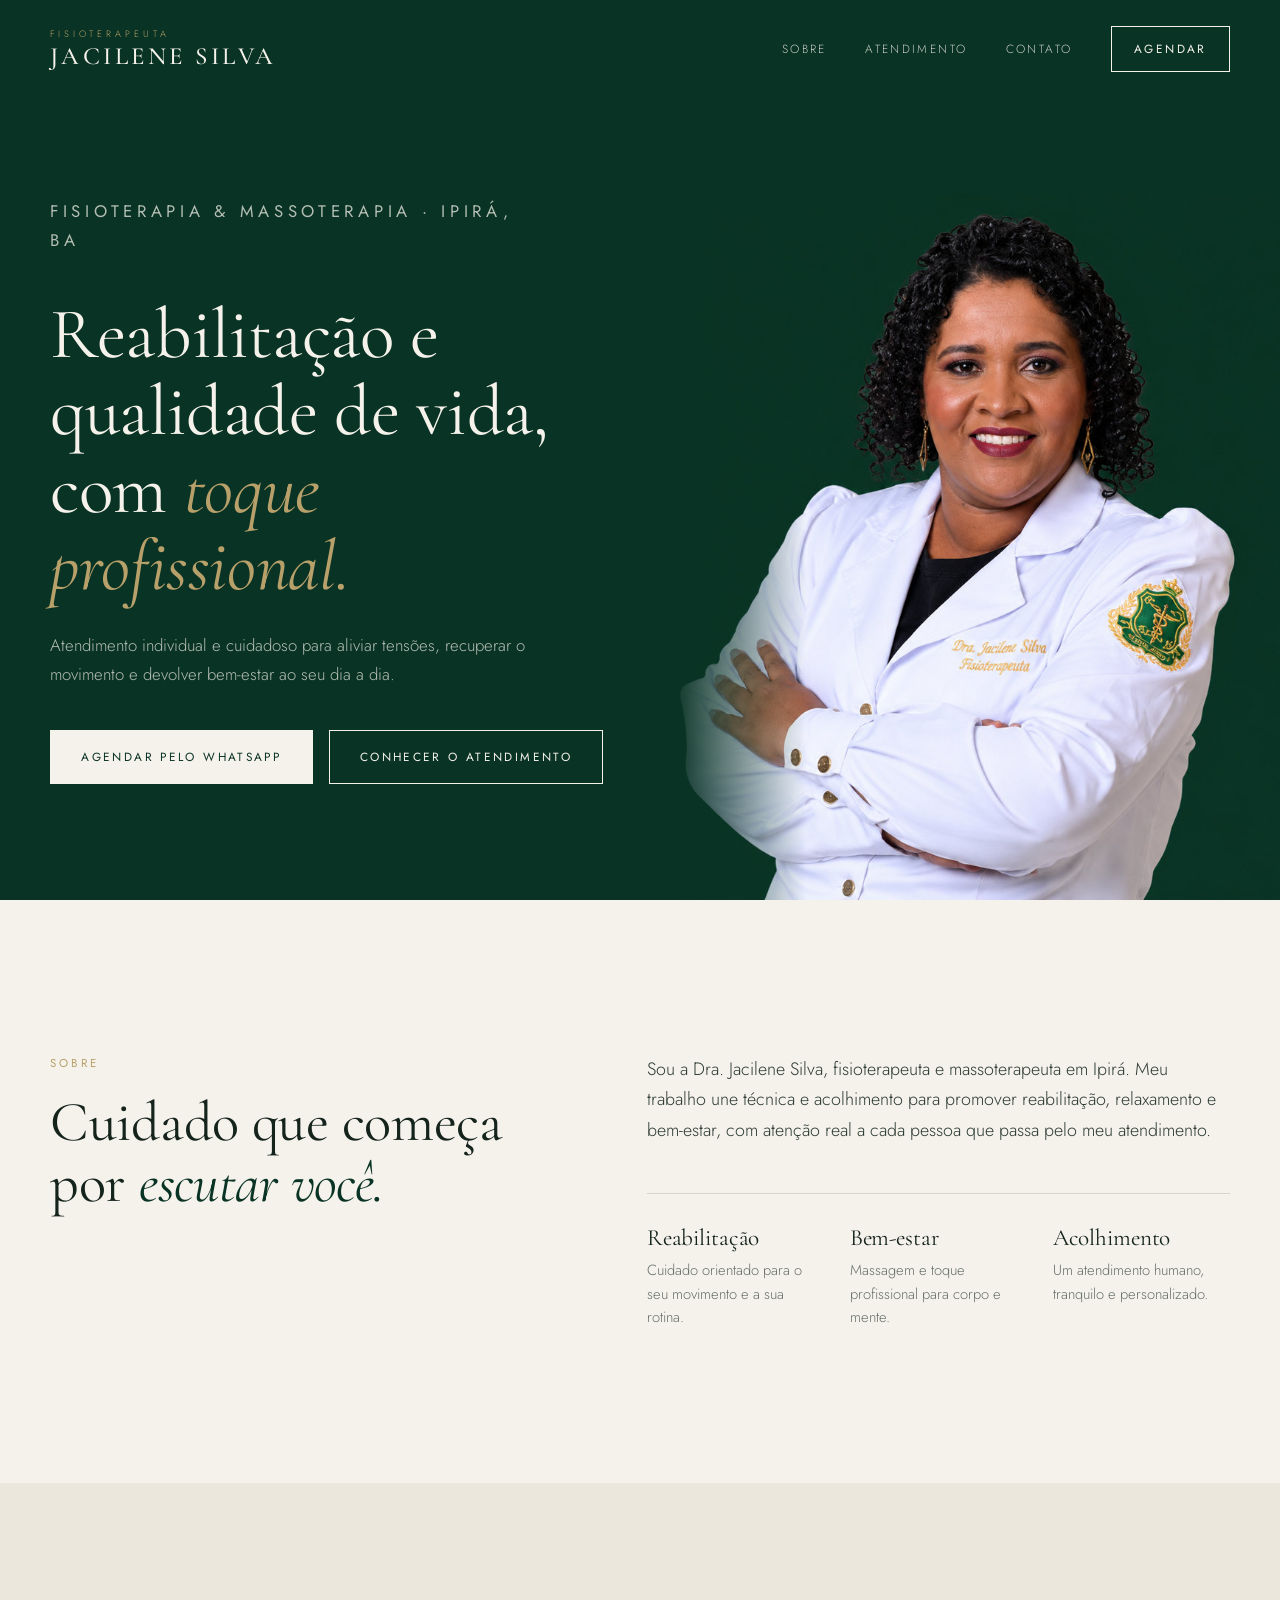
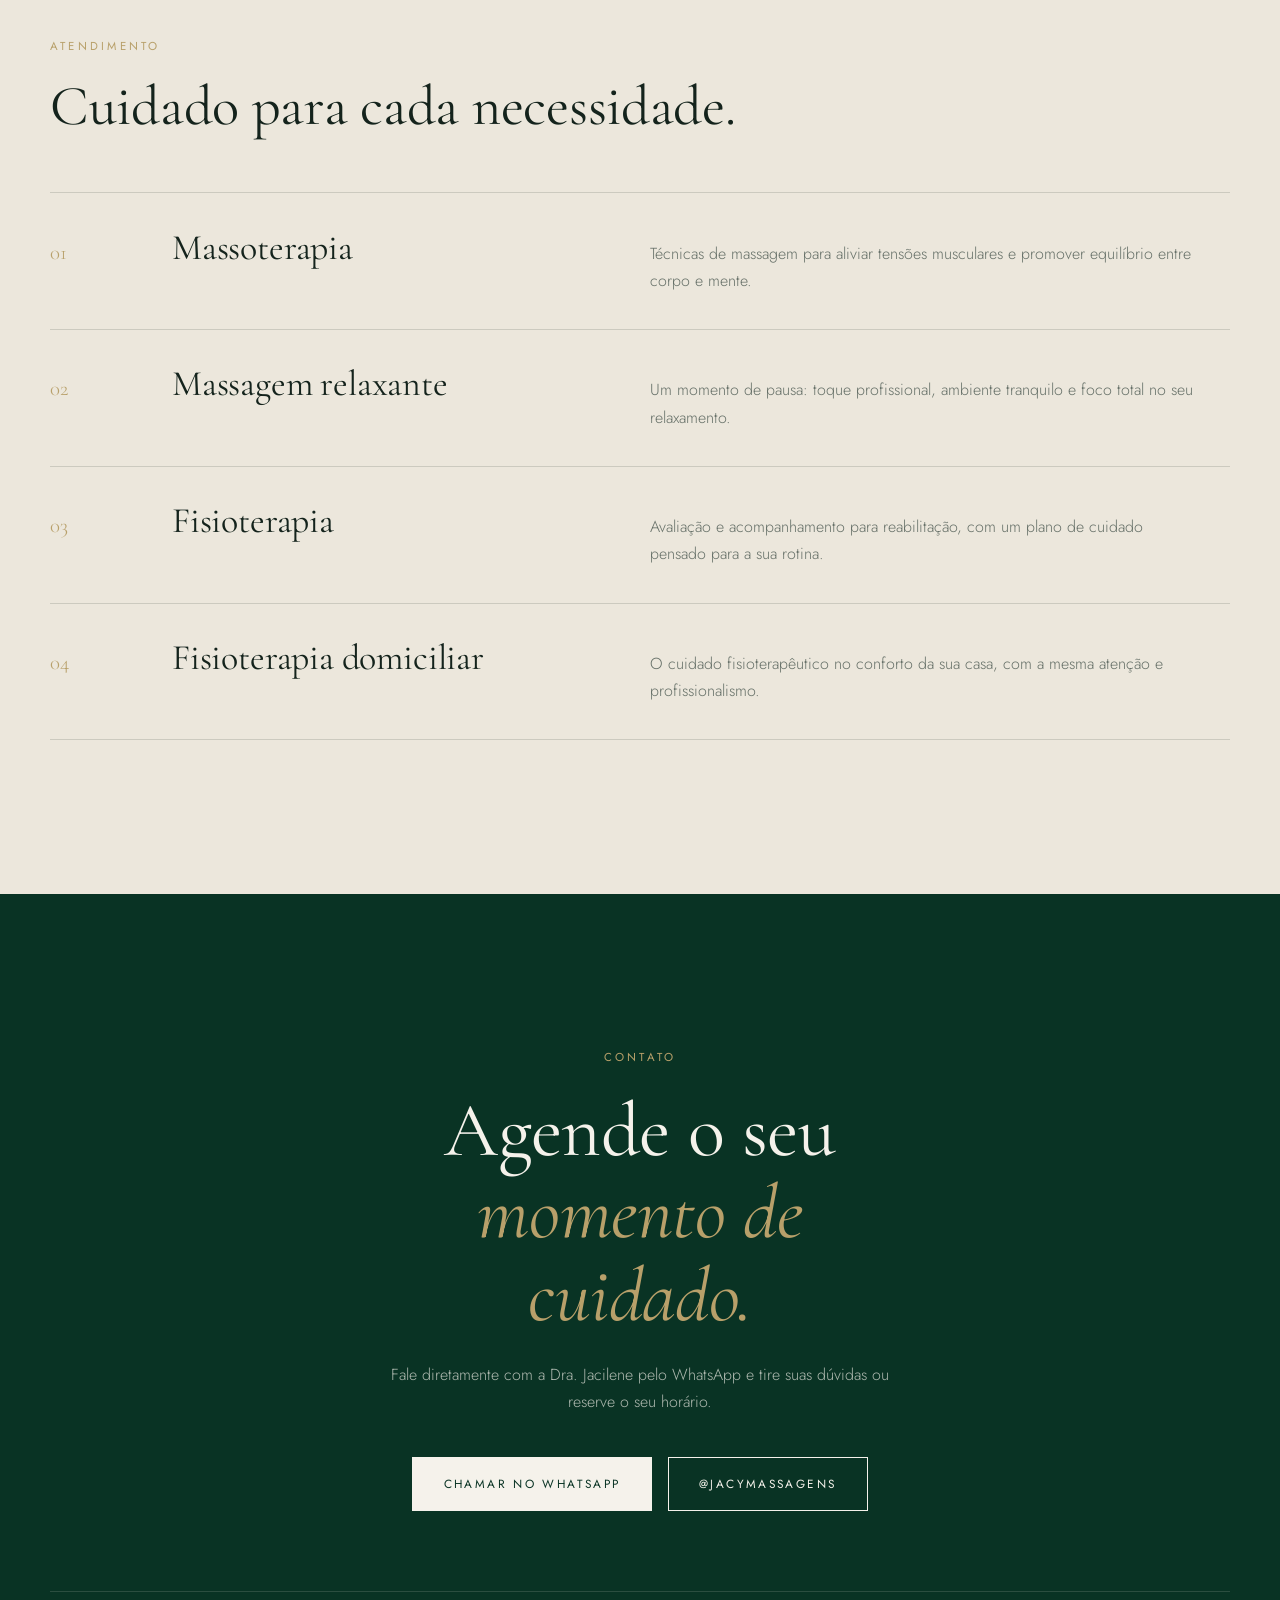
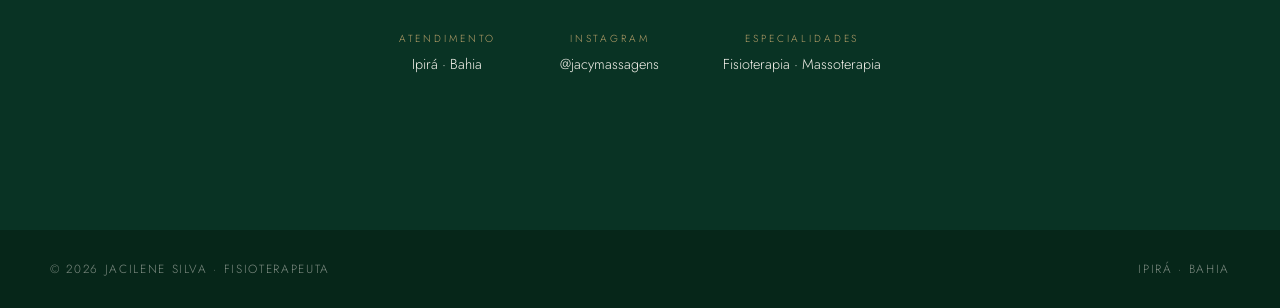
==== drjaci/index.html @ 24f26f11 "Add files via upload" ====
<!DOCTYPE html>
<html lang="pt-BR">
<head>
<meta charset="utf-8">
<meta name="viewport" content="width=device-width, initial-scale=1">
<title>Dra. Jacilene Silva · Fisioterapia e Massoterapia em Ipirá, BA</title>
<meta name="description" content="Fisioterapia, massoterapia e massagem relaxante em Ipirá, Bahia. Reabilitação e qualidade de vida com toque profissional. Agende pelo WhatsApp.">
<meta name="theme-color" content="#093324">
<link rel="preconnect" href="https://fonts.googleapis.com">
<link rel="preconnect" href="https://fonts.gstatic.com" crossorigin>
<link href="https://fonts.googleapis.com/css2?family=Cormorant+Garamond:ital,wght@0,400;0,500;1,400&family=Jost:wght@300;400;500&display=swap" rel="stylesheet">
<style>
:root{--bg:#093324;--bg2:#062619;--ivory:#f5f2eb;--ink:#14231c;--mute:#667068;--gold:#b8a06a;--line:rgba(20,35,28,.15);--serif:"Cormorant Garamond",Georgia,"Times New Roman",serif;--sans:"Jost",system-ui,-apple-system,"Segoe UI",Helvetica,Arial,sans-serif}
*{box-sizing:border-box;margin:0;padding:0}
html{scroll-behavior:smooth}
body{font-family:var(--sans);font-weight:300;color:var(--ink);background:var(--ivory);line-height:1.7;-webkit-font-smoothing:antialiased}
a{color:inherit;text-decoration:none}
img{display:block;max-width:100%}
.wrap{width:min(1180px,100% - 48px);margin-inline:auto}
.eyebrow{font-size:.72rem;letter-spacing:.28em;text-transform:uppercase;color:var(--gold);font-weight:400}
h1,h2,h3{font-family:var(--serif);font-weight:400;line-height:1.08;letter-spacing:-.005em}
.btn{display:inline-flex;align-items:center;gap:.7rem;padding:1rem 1.9rem;border:1px solid currentColor;font-size:.74rem;letter-spacing:.2em;text-transform:uppercase;font-weight:400;transition:background .35s,color .35s,border-color .35s}
.btn.solid{background:var(--ivory);color:var(--bg);border-color:var(--ivory)}
.btn.solid:hover{background:transparent;color:var(--ivory)}
.btn.ghost:hover{background:var(--ivory);color:var(--bg)}
.btn:focus-visible,a:focus-visible{outline:1px solid var(--gold);outline-offset:4px}

/* header */
header{position:fixed;inset:0 0 auto;z-index:20;color:var(--ivory);transition:background .4s,padding .4s,backdrop-filter .4s;padding:1.6rem 0}
header.on{background:rgba(9,51,36,.92);backdrop-filter:blur(10px);padding:.9rem 0}
header .wrap{display:flex;align-items:center;justify-content:space-between;gap:2rem}
.brand{display:flex;flex-direction:column;line-height:1}
.brand small{font-size:.58rem;letter-spacing:.42em;text-transform:uppercase;color:var(--gold);margin-bottom:.35rem}
.brand b{font-family:var(--serif);font-weight:500;font-size:1.55rem;letter-spacing:.14em;text-transform:uppercase}
nav{display:flex;align-items:center;gap:2.4rem;font-size:.74rem;letter-spacing:.2em;text-transform:uppercase}
nav a:not(.btn){opacity:.8;transition:opacity .3s}
nav a:not(.btn):hover{opacity:1}
nav .btn{padding:.75rem 1.4rem}

/* hero */
.hero{background:var(--bg);color:var(--ivory);min-height:100svh;display:grid;grid-template-columns:minmax(0,1.05fr) minmax(0,.95fr);align-items:end;overflow:hidden}
.hero-copy{padding:clamp(8rem,18vh,11rem) clamp(24px,5vw,80px) clamp(3rem,9vh,6rem) max(24px,calc((100vw - 1180px)/2));align-self:center}
.hero h1{font-size:clamp(2.7rem,5.6vw,5.2rem);margin:1.4rem 0 1.6rem}
.hero h1 em{font-style:italic;color:var(--gold)}
.hero p{max-width:30rem;color:rgba(245,242,235,.72);font-size:1.05rem;margin-bottom:2.6rem}
.hero .cta{display:flex;flex-wrap:wrap;gap:1rem}
.hero-img{position:relative;align-self:end;height:100%;display:flex;align-items:flex-end;justify-content:center}
.hero-img img{width:100%;max-width:640px;max-height:94svh;object-fit:cover;object-position:top}
.hero-img::before,.hero-img::after{content:"";position:absolute;pointer-events:none;z-index:1}
.hero-img::before{inset:0 auto 0 0;width:22%;background:linear-gradient(90deg,var(--bg),transparent)}
.hero-img::after{inset:0 0 auto 0;height:18%;background:linear-gradient(180deg,var(--bg),transparent)}

/* sections */
section{padding:clamp(5rem,12vw,10rem) 0}
.about .grid{display:grid;grid-template-columns:1fr 1.15fr;gap:clamp(2rem,7vw,7rem);align-items:start}
.about h2{font-size:clamp(2.2rem,4.4vw,3.8rem);margin-top:1.2rem}
.about h2 em{font-style:italic;color:var(--bg)}
.about p.lead{font-size:1.12rem;color:#2c3a33;margin-bottom:3rem}
.pillars{display:grid;grid-template-columns:repeat(3,1fr);gap:1.6rem;border-top:1px solid var(--line);padding-top:2rem}
.pillars h3{font-size:1.45rem;margin-bottom:.5rem}
.pillars p{font-size:.92rem;color:var(--mute);line-height:1.6}

.services{background:#ece7dc}
.services .head{display:flex;justify-content:space-between;align-items:end;gap:2rem;flex-wrap:wrap;margin-bottom:3.5rem}
.services h2{font-size:clamp(2.2rem,4.4vw,3.8rem);margin-top:1.2rem}
.row{display:grid;grid-template-columns:90px 1fr 1.3fr;gap:2rem;align-items:baseline;padding:2.2rem 0;border-top:1px solid var(--line);transition:padding .4s}
.row:last-child{border-bottom:1px solid var(--line)}
.row:hover{padding-left:1rem}
.row span{font-family:var(--serif);font-size:1.3rem;color:var(--gold)}
.row h3{font-size:clamp(1.7rem,2.8vw,2.4rem)}
.row p{color:var(--mute);max-width:34rem}

.contact{background:var(--bg);color:var(--ivory);text-align:center}
.contact h2{font-size:clamp(2.6rem,6vw,5.4rem);margin:1.4rem auto 1.4rem;max-width:14ch}
.contact h2 em{font-style:italic;color:var(--gold)}
.contact p.sub{color:rgba(245,242,235,.7);max-width:32rem;margin:0 auto 2.6rem}
.contact .cta{display:flex;flex-wrap:wrap;gap:1rem;justify-content:center}
.info{display:flex;flex-wrap:wrap;justify-content:center;gap:1rem 4rem;margin-top:5rem;padding-top:2.4rem;border-top:1px solid rgba(245,242,235,.14);font-size:.9rem}
.info small{display:block;font-size:.64rem;letter-spacing:.28em;text-transform:uppercase;color:var(--gold);margin-bottom:.3rem}
footer{background:var(--bg2);color:rgba(245,242,235,.5);font-size:.74rem;letter-spacing:.14em;text-transform:uppercase;padding:1.8rem 0}
footer .wrap{display:flex;justify-content:space-between;flex-wrap:wrap;gap:.6rem}

/* reveal */
.rv{opacity:0;transform:translateY(22px);transition:opacity .9s ease,transform .9s ease}
.rv.in{opacity:1;transform:none}
@media (prefers-reduced-motion:reduce){.rv{opacity:1;transform:none;transition:none}html{scroll-behavior:auto}}

@media (max-width:900px){
  nav a:not(.btn){display:none}
  .hero{grid-template-columns:1fr;min-height:auto}
  .hero-copy{padding:8rem 24px 2rem}
  .hero-img{height:auto}
  .hero-img img{max-height:none;width:min(100%,520px)}
  .hero-img::before{display:none}
  .about .grid{grid-template-columns:1fr}
  .pillars{grid-template-columns:1fr}
  .row{grid-template-columns:48px 1fr;gap:.4rem 1rem}
  .row p{grid-column:2}
  .info{gap:1.6rem 2.4rem}
}
</style>
</head>
<body>

<header id="top">
  <div class="wrap">
    <a href="#top" class="brand" aria-label="Dra. Jacilene Silva"><small>Fisioterapeuta</small><b>Jacilene Silva</b></a>
    <nav>
      <a href="#sobre">Sobre</a>
      <a href="#atendimento">Atendimento</a>
      <a href="#contato">Contato</a>
      <a class="btn ghost" data-wa href="#contato">Agendar</a>
    </nav>
  </div>
</header>

<main>
<div class="hero">
  <div class="hero-copy">
    <p class="eyebrow rv">Fisioterapia &amp; Massoterapia · Ipirá, BA</p>
    <h1 class="rv">Reabilitação e qualidade de vida, com <em>toque profissional.</em></h1>
    <p class="rv">Atendimento individual e cuidadoso para aliviar tensões, recuperar o movimento e devolver bem-estar ao seu dia a dia.</p>
    <div class="cta rv">
      <a class="btn solid" data-wa href="#contato">Agendar pelo WhatsApp</a>
      <a class="btn ghost" href="#atendimento">Conhecer o atendimento</a>
    </div>
  </div>
  <div class="hero-img">
    <img src="[data-uri]" width="960" height="1148" alt="Dra. Jacilene Silva, fisioterapeuta e massoterapeuta, de jaleco branco e braços cruzados">
  </div>
</div>

<section class="about" id="sobre">
  <div class="wrap grid">
    <div class="rv">
      <p class="eyebrow">Sobre</p>
      <h2>Cuidado que começa por <em>escutar você.</em></h2>
    </div>
    <div class="rv">
      <p class="lead">Sou a Dra. Jacilene Silva, fisioterapeuta e massoterapeuta em Ipirá. Meu trabalho une técnica e acolhimento para promover reabilitação, relaxamento e bem-estar, com atenção real a cada pessoa que passa pelo meu atendimento.</p>
      <div class="pillars">
        <div><h3>Reabilitação</h3><p>Cuidado orientado para o seu movimento e a sua rotina.</p></div>
        <div><h3>Bem-estar</h3><p>Massagem e toque profissional para corpo e mente.</p></div>
        <div><h3>Acolhimento</h3><p>Um atendimento humano, tranquilo e personalizado.</p></div>
      </div>
    </div>
  </div>
</section>

<section class="services" id="atendimento">
  <div class="wrap">
    <div class="head rv">
      <div><p class="eyebrow">Atendimento</p><h2>Cuidado para cada necessidade.</h2></div>
    </div>
    <div class="rv">
      <div class="row"><span>01</span><h3>Massoterapia</h3><p>Técnicas de massagem para aliviar tensões musculares e promover equilíbrio entre corpo e mente.</p></div>
      <div class="row"><span>02</span><h3>Massagem relaxante</h3><p>Um momento de pausa: toque profissional, ambiente tranquilo e foco total no seu relaxamento.</p></div>
      <div class="row"><span>03</span><h3>Fisioterapia</h3><p>Avaliação e acompanhamento para reabilitação, com um plano de cuidado pensado para a sua rotina.</p></div>
      <div class="row"><span>04</span><h3>Fisioterapia domiciliar</h3><p>O cuidado fisioterapêutico no conforto da sua casa, com a mesma atenção e profissionalismo.</p></div>
    </div>
  </div>
</section>

<section class="contact" id="contato">
  <div class="wrap">
    <p class="eyebrow rv">Contato</p>
    <h2 class="rv">Agende o seu <em>momento de cuidado.</em></h2>
    <p class="sub rv">Fale diretamente com a Dra. Jacilene pelo WhatsApp e tire suas dúvidas ou reserve o seu horário.</p>
    <div class="cta rv">
      <a class="btn solid" data-wa href="#contato">Chamar no WhatsApp</a>
      <a class="btn ghost" href="https://instagram.com/jacymassagens" target="_blank" rel="noopener">@jacymassagens</a>
    </div>
    <div class="info rv">
      <div><small>Atendimento</small>Ipirá · Bahia</div>
      <div><small>Instagram</small>@jacymassagens</div>
      <div><small>Especialidades</small>Fisioterapia · Massoterapia</div>
    </div>
  </div>
</section>
</main>

<footer><div class="wrap"><span>© 2026 Jacilene Silva · Fisioterapeuta</span><span>Ipirá · Bahia</span></div></footer>

<script>
// Confirme o número antes de publicar (DDI + DDD + número, só dígitos)
const WHATSAPP = "5575991323050";
const MSG = "Olá, Dra. Jacilene! Gostaria de agendar um atendimento.";
document.querySelectorAll("[data-wa]").forEach(a=>{
  a.href = "https://wa.me/" + WHATSAPP + "?text=" + encodeURIComponent(MSG);
  a.target = "_blank"; a.rel = "noopener";
});
const hd = document.getElementById("top");
const onScroll = () => hd.classList.toggle("on", window.scrollY > 40);
onScroll(); addEventListener("scroll", onScroll, {passive:true});
const io = new IntersectionObserver(es => es.forEach(e => { if(e.isIntersecting){ e.target.classList.add("in"); io.unobserve(e.target); } }), {threshold:.15});
document.querySelectorAll(".rv").forEach(el => io.observe(el));
</script>
</body>
</html>
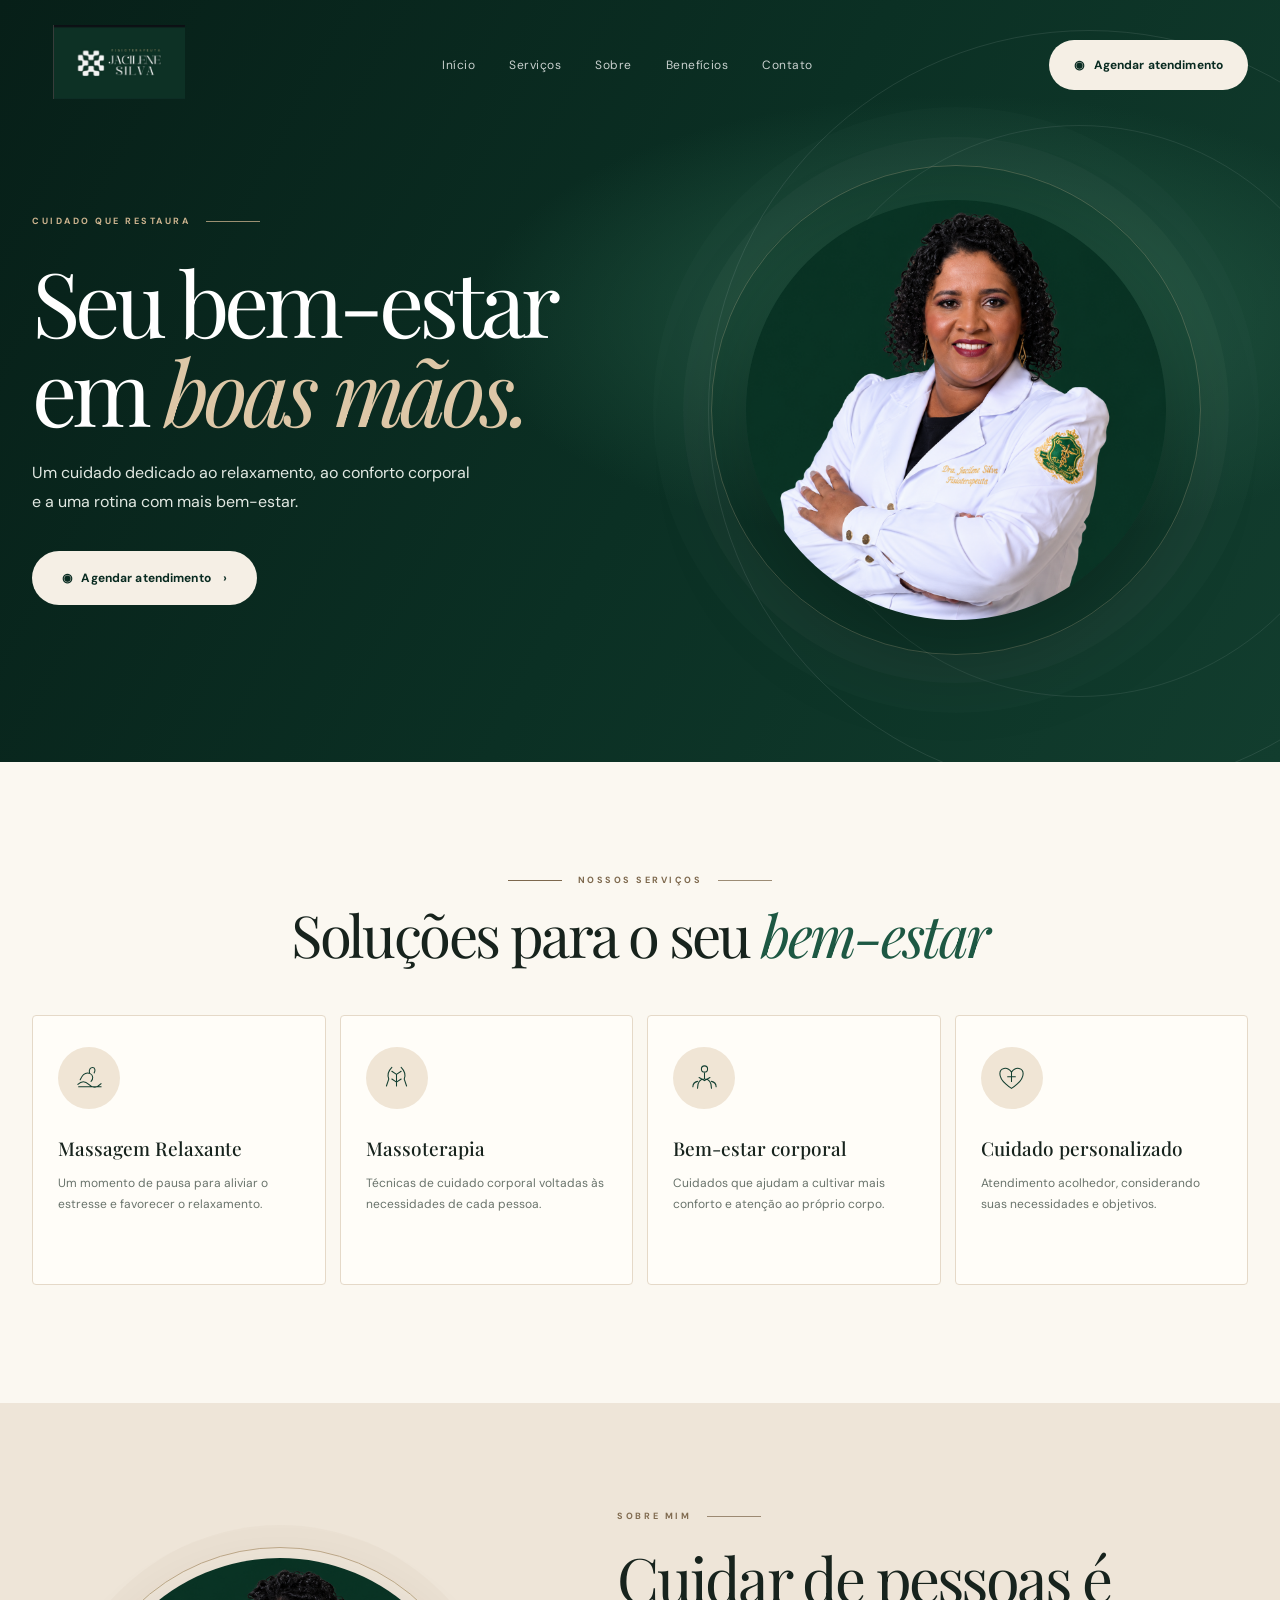
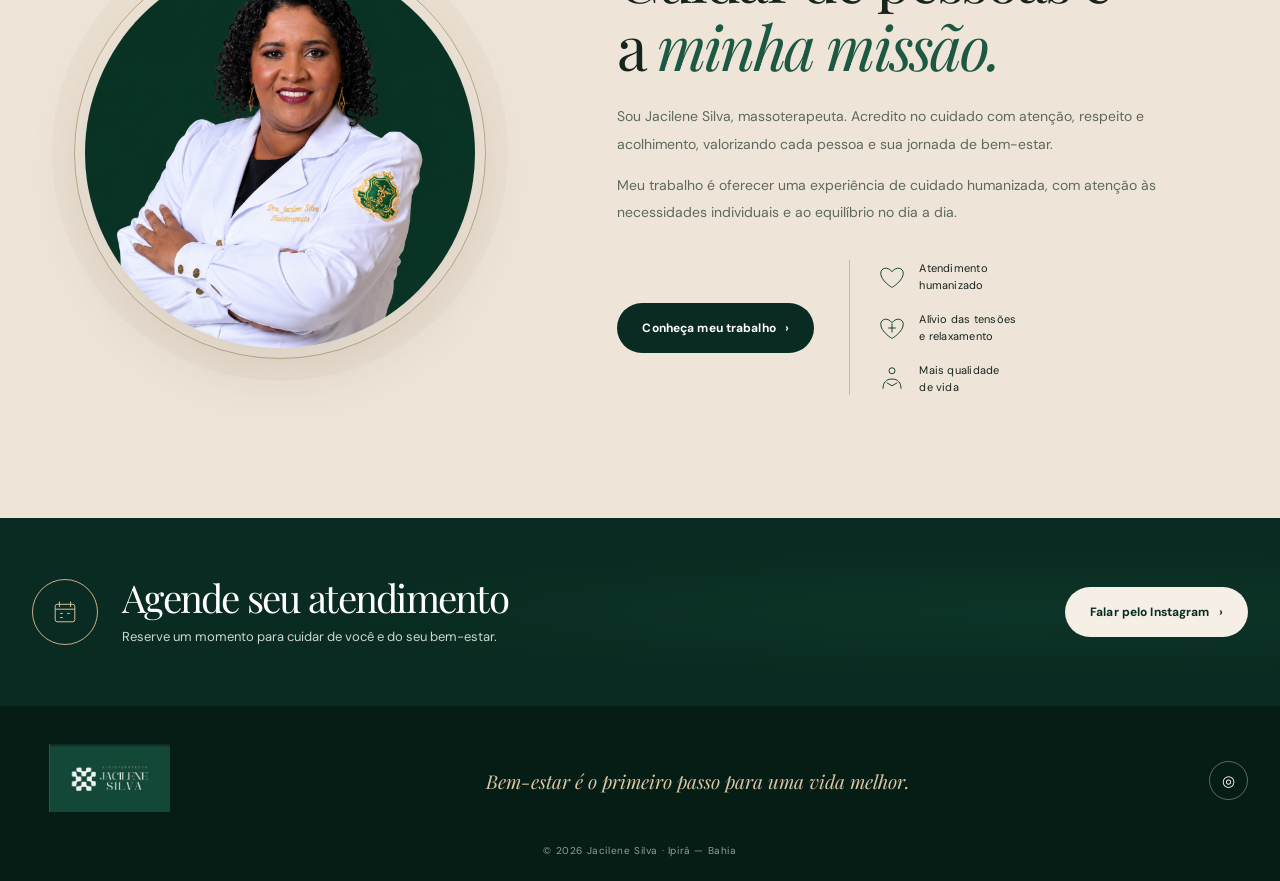
==== commit c82fc53c: "Add files via upload" ====
--- a/drjaci/index.html
+++ b/drjaci/index.html
@@ -1,199 +1,154 @@
 <!DOCTYPE html>
 <html lang="pt-BR">
 <head>
-<meta charset="utf-8">
-<meta name="viewport" content="width=device-width, initial-scale=1">
-<title>Dra. Jacilene Silva · Fisioterapia e Massoterapia em Ipirá, BA</title>
-<meta name="description" content="Fisioterapia, massoterapia e massagem relaxante em Ipirá, Bahia. Reabilitação e qualidade de vida com toque profissional. Agende pelo WhatsApp.">
-<meta name="theme-color" content="#093324">
-<link rel="preconnect" href="https://fonts.googleapis.com">
-<link rel="preconnect" href="https://fonts.gstatic.com" crossorigin>
-<link href="https://fonts.googleapis.com/css2?family=Cormorant+Garamond:ital,wght@0,400;0,500;1,400&family=Jost:wght@300;400;500&display=swap" rel="stylesheet">
+<meta charset="UTF-8"><meta name="viewport" content="width=device-width, initial-scale=1.0">
+<meta name="description" content="Jacilene Silva — Massoterapeuta em Ipirá, Bahia. Cuidado, acolhimento e bem-estar.">
+<title>Jacilene Silva | Fisioterapia & Massoterapia</title>
+<link rel="preconnect" href="https://fonts.googleapis.com"><link rel="preconnect" href="https://fonts.gstatic.com" crossorigin>
+<link href="https://fonts.googleapis.com/css2?family=DM+Sans:wght@400;500;600;700&family=Playfair+Display:ital,wght@0,400;0,500;0,600;1,400;1,500&display=swap" rel="stylesheet">
 <style>
-:root{--bg:#093324;--bg2:#062619;--ivory:#f5f2eb;--ink:#14231c;--mute:#667068;--gold:#b8a06a;--line:rgba(20,35,28,.15);--serif:"Cormorant Garamond",Georgia,"Times New Roman",serif;--sans:"Jost",system-ui,-apple-system,"Segoe UI",Helvetica,Arial,sans-serif}
-*{box-sizing:border-box;margin:0;padding:0}
-html{scroll-behavior:smooth}
-body{font-family:var(--sans);font-weight:300;color:var(--ink);background:var(--ivory);line-height:1.7;-webkit-font-smoothing:antialiased}
+
+:root{
+ --forest:#092b21;--forest-2:#123e30;--forest-3:#1d5843;
+ --cream:#f5efe5;--paper:#fbf8f1;--sand:#e8d8c2;--gold:#c5a77d;
+ --ink:#17231d;--muted:#69736b;--line:rgba(23,35,29,.13);
+ --serif:'Playfair Display',Georgia,serif;--sans:'DM Sans',Arial,sans-serif;
+}
+*{box-sizing:border-box}
+html{scroll-behavior:smooth;scroll-padding-top:90px}
+body{margin:0;background:var(--paper);color:var(--ink);font-family:var(--sans);-webkit-font-smoothing:antialiased}
 a{color:inherit;text-decoration:none}
-img{display:block;max-width:100%}
-.wrap{width:min(1180px,100% - 48px);margin-inline:auto}
-.eyebrow{font-size:.72rem;letter-spacing:.28em;text-transform:uppercase;color:var(--gold);font-weight:400}
-h1,h2,h3{font-family:var(--serif);font-weight:400;line-height:1.08;letter-spacing:-.005em}
-.btn{display:inline-flex;align-items:center;gap:.7rem;padding:1rem 1.9rem;border:1px solid currentColor;font-size:.74rem;letter-spacing:.2em;text-transform:uppercase;font-weight:400;transition:background .35s,color .35s,border-color .35s}
-.btn.solid{background:var(--ivory);color:var(--bg);border-color:var(--ivory)}
-.btn.solid:hover{background:transparent;color:var(--ivory)}
-.btn.ghost:hover{background:var(--ivory);color:var(--bg)}
-.btn:focus-visible,a:focus-visible{outline:1px solid var(--gold);outline-offset:4px}
+.wrap{width:min(1240px,calc(100% - 64px));margin:auto}
+header{position:absolute;z-index:20;inset:0 0 auto;color:#fff;padding:25px 0}
+.nav{display:flex;align-items:center;justify-content:space-between;gap:28px}
+.brand img{width:174px;height:74px;object-fit:contain;mix-blend-mode:screen}
+.navlinks{display:flex;align-items:center;gap:34px;font-size:12px;letter-spacing:.04em}
+.navlinks a{opacity:.78;transition:opacity .25s,color .25s}
+.navlinks a:hover{opacity:1;color:#e6cfad}
+.navcta,.btn{display:inline-flex;align-items:center;justify-content:center;gap:12px;border:1px solid transparent;border-radius:100px;padding:16px 24px;background:var(--cream);color:var(--forest);font-size:12px;font-weight:700;letter-spacing:.01em;transition:transform .35s,box-shadow .35s,background .35s}
+.navcta:hover,.btn:hover{transform:translateY(-3px);box-shadow:0 14px 32px #031b1433;background:#fff}
+.menu{display:none;background:#ffffff10;border:1px solid #ffffff50;color:#fff;border-radius:50%;width:44px;height:44px;font-size:19px}
+.hero{min-height:760px;display:flex;align-items:center;position:relative;overflow:hidden;padding:130px 0 72px;color:#fff;background:radial-gradient(ellipse at 75% 42%,#255b45 0%,transparent 36%),linear-gradient(118deg,#071f18 0%,#0b3024 53%,#123d2e 100%)}
+.hero:before{content:"";position:absolute;width:760px;height:760px;border:1px solid #ffffff18;border-radius:50%;right:-190px;top:30px}
+.hero:after{content:"";position:absolute;width:570px;height:570px;border:1px solid #ffffff15;border-radius:50%;right:-85px;top:125px}
+.hero-grid{display:grid;grid-template-columns:1.04fr .96fr;align-items:center;position:relative;z-index:2}
+.eyebrow{display:flex;align-items:center;gap:16px;color:#cdb48f;font-size:9px;font-weight:700;letter-spacing:.28em;text-transform:uppercase}
+.eyebrow:after{content:"";width:54px;height:1px;background:currentColor;opacity:.75}
+.hero h1{font:400 clamp(58px,7vw,98px)/.99 var(--serif);letter-spacing:-.055em;margin:30px 0 23px;max-width:690px}
+.hero h1 em{color:#ddc7a7;font-weight:400}
+.hero-copy{max-width:440px;color:#e1e8e2;font-size:16px;line-height:1.85;margin:0 0 34px}
+.hero .btn{padding:18px 29px}
+.hero-note{display:flex;align-items:center;gap:12px;margin-top:29px;color:#b9c9bf;font-size:10px;letter-spacing:.1em;text-transform:uppercase}
+.hero-note:before{content:"";width:25px;height:1px;background:var(--gold)}
+.portrait-wrap{height:560px;position:relative;display:flex;align-items:center;justify-content:center}
+.portrait-halo{position:absolute;width:min(490px,92%);aspect-ratio:1;border:1px solid #d7c3a344;border-radius:50%;box-shadow:0 0 0 28px #ffffff06,0 0 0 58px #ffffff04}
+.portrait{position:relative;z-index:1;width:min(420px,100%);height:auto;max-height:520px;object-fit:contain;border-radius:50%;box-shadow:0 30px 90px #0004;animation:portraitIn 1.1s .2s both}
+.hero-index{position:absolute;right:0;bottom:15px;color:#cbb694;font:italic 14px var(--serif);letter-spacing:.08em}
+.services{padding:112px 0 118px;background:var(--paper)}
+.section-top{text-align:center;margin:0 auto 48px}
+.section-top .eyebrow{justify-content:center;color:#7d684d}
+.section-top .eyebrow:before{content:"";width:54px;height:1px;background:currentColor}
+h2{font:400 clamp(38px,4.6vw,58px)/1.1 var(--serif);letter-spacing:-.045em;margin:17px 0 0}
+.section-top h2 em{color:var(--forest-3)}
+.service-grid{display:grid;grid-template-columns:repeat(4,1fr);gap:14px}
+.service{position:relative;min-height:270px;border:1px solid #e5d9c8;border-radius:4px;padding:31px 25px 28px;background:#fffdf8;transition:transform .5s cubic-bezier(.2,.7,.2,1),box-shadow .5s,border-color .3s}
+.service:before{content:"";position:absolute;top:0;left:25px;right:25px;height:2px;background:var(--gold);transform:scaleX(0);transform-origin:left;transition:transform .45s}
+.service:hover{transform:translateY(-9px);box-shadow:0 24px 55px #173b2a12;border-color:#d4c2a8}
+.service:hover:before{transform:scaleX(1)}
+.service-icon{width:62px;height:62px;border-radius:50%;background:#f0e5d5;color:var(--forest-2);display:grid;place-items:center;margin-bottom:28px;transition:transform .4s,background .4s}
+.service:hover .service-icon{transform:rotate(-7deg) scale(1.06);background:#e5d2b8}
+.service-icon svg{width:31px;height:31px;stroke:currentColor;fill:none;stroke-width:1.35;stroke-linecap:round;stroke-linejoin:round}
+.service h3{font:500 19px/1.25 var(--serif);margin:0 0 12px;color:var(--ink)}
+.service p{font-size:12px;line-height:1.8;color:var(--muted);margin:0}
+.about{padding:105px 0 120px;background:#eee5d8}
+.about-grid{display:grid;grid-template-columns:.88fr 1.12fr;gap:90px;align-items:center}
+.about-photo{height:490px;position:relative;display:flex;align-items:center;justify-content:center}
+.about-photo:before{content:"";position:absolute;width:410px;height:410px;border:1px solid #bda989;border-radius:50%;box-shadow:0 0 0 22px #bda98914}
+.about-photo img{position:relative;z-index:1;width:min(390px,100%);height:auto;max-height:450px;object-fit:contain;border-radius:50%;box-shadow:0 22px 60px #483a2c20}
+.about-content .eyebrow{color:#806b50}
+.about-content h2{font-size:clamp(42px,4.8vw,62px);margin:22px 0 24px}
+.about-content h2 em{color:var(--forest-3)}
+.about-content p{font-size:14px;line-height:1.95;color:#5e685f;max-width:610px}
+.about-lower{display:flex;align-items:center;gap:35px;margin-top:34px}
+.dark-btn{background:var(--forest);color:#fff}
+.dark-btn:hover{background:var(--forest-3)}
+.benefits{border-left:1px solid #c9b89f;padding-left:27px;display:grid;gap:18px;min-width:190px}
+.benefit{display:flex;align-items:center;gap:12px;font-size:11px;line-height:1.5;letter-spacing:.02em}
+.benefit svg{width:30px;height:30px;stroke:var(--forest-2);fill:none;stroke-width:1.3;flex:none}
+.cta-band{background:var(--forest);color:#fff;padding:58px 0;position:relative;overflow:hidden}
+.cta-band:before{content:"";position:absolute;inset:0;background:radial-gradient(ellipse at 80% 50%,#1d594333,transparent 50%)}
+.cta-inner{position:relative;display:flex;align-items:center;justify-content:space-between;gap:25px}
+.cta-text{display:flex;align-items:center;gap:24px}
+.calendar{width:66px;height:66px;border:1px solid #c9ae87;border-radius:50%;display:grid;place-items:center;color:#dfc8a6;flex:none}
+.calendar svg{width:28px;height:28px;stroke:currentColor;fill:none;stroke-width:1.35}
+.cta-inner h2{font-size:clamp(30px,3vw,40px);margin:0 0 8px;color:#fff}
+.cta-inner p{margin:0;color:#cbd8cf;font-size:13px;line-height:1.7}
+footer{background:#061d16;color:#fff;padding:38px 0 24px}
+.footer-inner{display:flex;align-items:center;justify-content:space-between;gap:25px}
+.footer-brand img{width:155px;height:68px;object-fit:contain;mix-blend-mode:screen}
+.footer-phrase{font:italic 19px var(--serif);color:#d9c5a6}
+.social{display:flex;gap:12px}
+.social a{width:39px;height:39px;border:1px solid #ffffff55;border-radius:50%;display:grid;place-items:center;font-size:15px;transition:background .3s,transform .3s}
+.social a:hover{background:#ffffff18;transform:translateY(-3px)}
+.copyright{font-size:10px;color:#8fa197;text-align:center;margin-top:27px;letter-spacing:.06em}
+.reveal{opacity:0;transform:translateY(30px);transition:opacity .85s ease,transform .85s cubic-bezier(.2,.7,.2,1)}
+.reveal.is-visible{opacity:1;transform:translateY(0)}
+.service.reveal:nth-child(2){transition-delay:.08s}.service.reveal:nth-child(3){transition-delay:.16s}.service.reveal:nth-child(4){transition-delay:.24s}
+@keyframes rise{from{opacity:0;transform:translateY(25px)}to{opacity:1;transform:translateY(0)}}
+@keyframes portraitIn{from{opacity:0;transform:translateY(25px) scale(.97)}to{opacity:1;transform:translateY(0) scale(1)}}
+.hero .eyebrow{animation:rise .8s .05s both}.hero h1{animation:rise .9s .16s both}.hero-copy{animation:rise .9s .28s both}.hero .btn{animation:rise .9s .4s both}
+.portrait-halo{animation:halo 8s ease-in-out infinite}
+@keyframes halo{0%,100%{transform:scale(1);opacity:.7}50%{transform:scale(1.035);opacity:1}}
+.btn:after,.navcta:after{content:"";position:absolute;inset:0;transform:translateX(-130%);background:linear-gradient(110deg,transparent 30%,#fff9 50%,transparent 70%);transition:transform .7s}
+.btn,.navcta{position:relative;overflow:hidden}
+.btn:hover:after,.navcta:hover:after{transform:translateX(130%)}
+@media(max-width:950px){
+ .hero{min-height:680px}.hero h1{font-size:clamp(58px,7vw,78px)}.portrait-wrap{height:470px}.portrait{max-width:360px}
+ .service-grid{grid-template-columns:repeat(2,1fr)}.about-grid{gap:48px}.about-lower{align-items:flex-start;flex-direction:column}.benefits{border-left:0;border-top:1px solid #c9b89f;padding:20px 0 0;grid-template-columns:repeat(3,1fr);width:100%}
+}
+@media(max-width:680px){
+ .wrap{width:calc(100% - 38px)}header{padding:13px 0}.brand img{width:135px;height:58px}
+ .navlinks{display:none;position:absolute;top:72px;left:19px;right:19px;padding:22px;background:#0b3024;border:1px solid #ffffff20;flex-direction:column;align-items:flex-start;gap:20px;border-radius:8px;box-shadow:0 18px 40px #0003}
+ .navlinks.open{display:flex}.navcta{display:none}.menu{display:block}
+ .hero{min-height:auto;padding:112px 0 35px}.hero-grid{grid-template-columns:1fr}.hero h1{font-size:clamp(55px,14vw,76px);margin:23px 0 18px}
+ .hero-copy{font-size:14px;max-width:390px}.hero .btn{padding:16px 23px}.portrait-wrap{height:330px;margin-top:20px}
+ .portrait-halo{width:285px}.portrait{width:285px;max-height:315px}.hero-index{bottom:0;right:5px}
+ .services{padding:75px 0}.section-top{margin-bottom:30px}.section-top h2{font-size:37px}
+ .service-grid{grid-template-columns:1fr 1fr;gap:10px}.service{min-height:245px;padding:22px 15px}.service-icon{width:52px;height:52px;margin-bottom:21px}.service h3{font-size:17px}.service p{font-size:11px}
+ .about{padding:72px 0}.about-grid{grid-template-columns:1fr;gap:22px}.about-content h2{font-size:47px}.about-content p{font-size:13px}
+ .about-photo{height:330px;order:2}.about-photo:before{width:290px;height:290px}.about-photo img{max-width:285px;max-height:315px}
+ .benefits{grid-template-columns:1fr;gap:13px}.cta-band{padding:42px 0}.cta-inner{align-items:flex-start;flex-direction:column}.cta-text{gap:15px}.calendar{width:55px;height:55px}.cta-inner h2{font-size:31px}.cta-inner p{font-size:12px}
+ .footer-inner{flex-direction:column;text-align:center}.footer-brand img{width:135px}.footer-phrase{font-size:17px}
+}
+@media(prefers-reduced-motion:reduce){html{scroll-behavior:auto}*,*::before,*::after{animation-duration:.01ms!important;animation-iteration-count:1!important;transition-duration:.01ms!important}.reveal{opacity:1;transform:none}}
 
-/* header */
-header{position:fixed;inset:0 0 auto;z-index:20;color:var(--ivory);transition:background .4s,padding .4s,backdrop-filter .4s;padding:1.6rem 0}
-header.on{background:rgba(9,51,36,.92);backdrop-filter:blur(10px);padding:.9rem 0}
-header .wrap{display:flex;align-items:center;justify-content:space-between;gap:2rem}
-.brand{display:flex;flex-direction:column;line-height:1}
-.brand small{font-size:.58rem;letter-spacing:.42em;text-transform:uppercase;color:var(--gold);margin-bottom:.35rem}
-.brand b{font-family:var(--serif);font-weight:500;font-size:1.55rem;letter-spacing:.14em;text-transform:uppercase}
-nav{display:flex;align-items:center;gap:2.4rem;font-size:.74rem;letter-spacing:.2em;text-transform:uppercase}
-nav a:not(.btn){opacity:.8;transition:opacity .3s}
-nav a:not(.btn):hover{opacity:1}
-nav .btn{padding:.75rem 1.4rem}
-
-/* hero */
-.hero{background:var(--bg);color:var(--ivory);min-height:100svh;display:grid;grid-template-columns:minmax(0,1.05fr) minmax(0,.95fr);align-items:end;overflow:hidden}
-.hero-copy{padding:clamp(8rem,18vh,11rem) clamp(24px,5vw,80px) clamp(3rem,9vh,6rem) max(24px,calc((100vw - 1180px)/2));align-self:center}
-.hero h1{font-size:clamp(2.7rem,5.6vw,5.2rem);margin:1.4rem 0 1.6rem}
-.hero h1 em{font-style:italic;color:var(--gold)}
-.hero p{max-width:30rem;color:rgba(245,242,235,.72);font-size:1.05rem;margin-bottom:2.6rem}
-.hero .cta{display:flex;flex-wrap:wrap;gap:1rem}
-.hero-img{position:relative;align-self:end;height:100%;display:flex;align-items:flex-end;justify-content:center}
-.hero-img img{width:100%;max-width:640px;max-height:94svh;object-fit:cover;object-position:top}
-.hero-img::before,.hero-img::after{content:"";position:absolute;pointer-events:none;z-index:1}
-.hero-img::before{inset:0 auto 0 0;width:22%;background:linear-gradient(90deg,var(--bg),transparent)}
-.hero-img::after{inset:0 0 auto 0;height:18%;background:linear-gradient(180deg,var(--bg),transparent)}
-
-/* sections */
-section{padding:clamp(5rem,12vw,10rem) 0}
-.about .grid{display:grid;grid-template-columns:1fr 1.15fr;gap:clamp(2rem,7vw,7rem);align-items:start}
-.about h2{font-size:clamp(2.2rem,4.4vw,3.8rem);margin-top:1.2rem}
-.about h2 em{font-style:italic;color:var(--bg)}
-.about p.lead{font-size:1.12rem;color:#2c3a33;margin-bottom:3rem}
-.pillars{display:grid;grid-template-columns:repeat(3,1fr);gap:1.6rem;border-top:1px solid var(--line);padding-top:2rem}
-.pillars h3{font-size:1.45rem;margin-bottom:.5rem}
-.pillars p{font-size:.92rem;color:var(--mute);line-height:1.6}
-
-.services{background:#ece7dc}
-.services .head{display:flex;justify-content:space-between;align-items:end;gap:2rem;flex-wrap:wrap;margin-bottom:3.5rem}
-.services h2{font-size:clamp(2.2rem,4.4vw,3.8rem);margin-top:1.2rem}
-.row{display:grid;grid-template-columns:90px 1fr 1.3fr;gap:2rem;align-items:baseline;padding:2.2rem 0;border-top:1px solid var(--line);transition:padding .4s}
-.row:last-child{border-bottom:1px solid var(--line)}
-.row:hover{padding-left:1rem}
-.row span{font-family:var(--serif);font-size:1.3rem;color:var(--gold)}
-.row h3{font-size:clamp(1.7rem,2.8vw,2.4rem)}
-.row p{color:var(--mute);max-width:34rem}
-
-.contact{background:var(--bg);color:var(--ivory);text-align:center}
-.contact h2{font-size:clamp(2.6rem,6vw,5.4rem);margin:1.4rem auto 1.4rem;max-width:14ch}
-.contact h2 em{font-style:italic;color:var(--gold)}
-.contact p.sub{color:rgba(245,242,235,.7);max-width:32rem;margin:0 auto 2.6rem}
-.contact .cta{display:flex;flex-wrap:wrap;gap:1rem;justify-content:center}
-.info{display:flex;flex-wrap:wrap;justify-content:center;gap:1rem 4rem;margin-top:5rem;padding-top:2.4rem;border-top:1px solid rgba(245,242,235,.14);font-size:.9rem}
-.info small{display:block;font-size:.64rem;letter-spacing:.28em;text-transform:uppercase;color:var(--gold);margin-bottom:.3rem}
-footer{background:var(--bg2);color:rgba(245,242,235,.5);font-size:.74rem;letter-spacing:.14em;text-transform:uppercase;padding:1.8rem 0}
-footer .wrap{display:flex;justify-content:space-between;flex-wrap:wrap;gap:.6rem}
-
-/* reveal */
-.rv{opacity:0;transform:translateY(22px);transition:opacity .9s ease,transform .9s ease}
-.rv.in{opacity:1;transform:none}
-@media (prefers-reduced-motion:reduce){.rv{opacity:1;transform:none;transition:none}html{scroll-behavior:auto}}
-
-@media (max-width:900px){
-  nav a:not(.btn){display:none}
-  .hero{grid-template-columns:1fr;min-height:auto}
-  .hero-copy{padding:8rem 24px 2rem}
-  .hero-img{height:auto}
-  .hero-img img{max-height:none;width:min(100%,520px)}
-  .hero-img::before{display:none}
-  .about .grid{grid-template-columns:1fr}
-  .pillars{grid-template-columns:1fr}
-  .row{grid-template-columns:48px 1fr;gap:.4rem 1rem}
-  .row p{grid-column:2}
-  .info{gap:1.6rem 2.4rem}
-}
-</style>
-</head>
+</style></head>
 <body>
-
-<header id="top">
-  <div class="wrap">
-    <a href="#top" class="brand" aria-label="Dra. Jacilene Silva"><small>Fisioterapeuta</small><b>Jacilene Silva</b></a>
-    <nav>
-      <a href="#sobre">Sobre</a>
-      <a href="#atendimento">Atendimento</a>
-      <a href="#contato">Contato</a>
-      <a class="btn ghost" data-wa href="#contato">Agendar</a>
-    </nav>
-  </div>
-</header>
-
+<header><div class="wrap nav"><a class="brand" href="#inicio" aria-label="Jacilene Silva - início"><img src="[data-uri]" alt="Jacilene Silva — Fisioterapeuta"></a><nav class="navlinks" id="navlinks"><a href="#inicio">Início</a><a href="#servicos">Serviços</a><a href="#sobre">Sobre</a><a href="#beneficios">Benefícios</a><a href="#contato">Contato</a></nav><a class="navcta" href="https://www.instagram.com/jacymassagens/" target="_blank" rel="noopener">◉ &nbsp; Agendar atendimento</a><button class="menu" id="menu" aria-label="Abrir menu">☰</button></div></header>
 <main>
-<div class="hero">
-  <div class="hero-copy">
-    <p class="eyebrow rv">Fisioterapia &amp; Massoterapia · Ipirá, BA</p>
-    <h1 class="rv">Reabilitação e qualidade de vida, com <em>toque profissional.</em></h1>
-    <p class="rv">Atendimento individual e cuidadoso para aliviar tensões, recuperar o movimento e devolver bem-estar ao seu dia a dia.</p>
-    <div class="cta rv">
-      <a class="btn solid" data-wa href="#contato">Agendar pelo WhatsApp</a>
-      <a class="btn ghost" href="#atendimento">Conhecer o atendimento</a>
-    </div>
-  </div>
-  <div class="hero-img">
-    <img src="[data-uri]" width="960" height="1148" alt="Dra. Jacilene Silva, fisioterapeuta e massoterapeuta, de jaleco branco e braços cruzados">
-  </div>
-</div>
-
-<section class="about" id="sobre">
-  <div class="wrap grid">
-    <div class="rv">
-      <p class="eyebrow">Sobre</p>
-      <h2>Cuidado que começa por <em>escutar você.</em></h2>
-    </div>
-    <div class="rv">
-      <p class="lead">Sou a Dra. Jacilene Silva, fisioterapeuta e massoterapeuta em Ipirá. Meu trabalho une técnica e acolhimento para promover reabilitação, relaxamento e bem-estar, com atenção real a cada pessoa que passa pelo meu atendimento.</p>
-      <div class="pillars">
-        <div><h3>Reabilitação</h3><p>Cuidado orientado para o seu movimento e a sua rotina.</p></div>
-        <div><h3>Bem-estar</h3><p>Massagem e toque profissional para corpo e mente.</p></div>
-        <div><h3>Acolhimento</h3><p>Um atendimento humano, tranquilo e personalizado.</p></div>
-      </div>
-    </div>
-  </div>
-</section>
-
-<section class="services" id="atendimento">
-  <div class="wrap">
-    <div class="head rv">
-      <div><p class="eyebrow">Atendimento</p><h2>Cuidado para cada necessidade.</h2></div>
-    </div>
-    <div class="rv">
-      <div class="row"><span>01</span><h3>Massoterapia</h3><p>Técnicas de massagem para aliviar tensões musculares e promover equilíbrio entre corpo e mente.</p></div>
-      <div class="row"><span>02</span><h3>Massagem relaxante</h3><p>Um momento de pausa: toque profissional, ambiente tranquilo e foco total no seu relaxamento.</p></div>
-      <div class="row"><span>03</span><h3>Fisioterapia</h3><p>Avaliação e acompanhamento para reabilitação, com um plano de cuidado pensado para a sua rotina.</p></div>
-      <div class="row"><span>04</span><h3>Fisioterapia domiciliar</h3><p>O cuidado fisioterapêutico no conforto da sua casa, com a mesma atenção e profissionalismo.</p></div>
-    </div>
-  </div>
-</section>
-
-<section class="contact" id="contato">
-  <div class="wrap">
-    <p class="eyebrow rv">Contato</p>
-    <h2 class="rv">Agende o seu <em>momento de cuidado.</em></h2>
-    <p class="sub rv">Fale diretamente com a Dra. Jacilene pelo WhatsApp e tire suas dúvidas ou reserve o seu horário.</p>
-    <div class="cta rv">
-      <a class="btn solid" data-wa href="#contato">Chamar no WhatsApp</a>
-      <a class="btn ghost" href="https://instagram.com/jacymassagens" target="_blank" rel="noopener">@jacymassagens</a>
-    </div>
-    <div class="info rv">
-      <div><small>Atendimento</small>Ipirá · Bahia</div>
-      <div><small>Instagram</small>@jacymassagens</div>
-      <div><small>Especialidades</small>Fisioterapia · Massoterapia</div>
-    </div>
-  </div>
-</section>
+<section class="hero" id="inicio"><div class="wrap hero-grid"><div><div class="eyebrow">Cuidado que restaura</div><h1>Seu bem-estar<br>em <em>boas mãos.</em></h1><p class="hero-copy">Um cuidado dedicado ao relaxamento, ao conforto corporal e a uma rotina com mais bem-estar.</p><a class="btn" href="https://www.instagram.com/jacymassagens/" target="_blank" rel="noopener">◉ &nbsp; Agendar atendimento <span>›</span></a></div><div class="portrait-wrap"><div class="portrait-halo"></div><img class="portrait" src="assets/jacilene-silva.png" alt="Jacilene Silva, profissional de fisioterapia e massoterapia"></div></div></section>
+<section class="services reveal" id="servicos"><div class="wrap"><div class="section-top"><div class="eyebrow">Nossos serviços</div><h2>Soluções para o seu <em>bem-estar</em></h2></div><div class="service-grid">
+<article class="service reveal"><div class="service-icon"><svg viewBox="0 0 40 40"><path d="M5 29c5-5 9-5 14 0s10 5 16-1M8 23c3-7 8-10 13-8 4 2 4 7 1 10M20 14c-1-4 1-7 4-7 3 0 4 4 2 7M6 32h29"/></svg></div><h3>Massagem Relaxante</h3><p>Um momento de pausa para aliviar o estresse e favorecer o relaxamento.</p></article>
+<article class="service reveal"><div class="service-icon"><svg viewBox="0 0 40 40"><path d="M14 7c-5 5-6 10-4 15l-3 9M26 7c5 5 6 10 4 15l3 9M14 12l6 4 6-4M14 22l6 4 6-4M20 16v15"/></svg></div><h3>Massoterapia</h3><p>Técnicas de cuidado corporal voltadas às necessidades de cada pessoa.</p></article>
+<article class="service reveal"><div class="service-icon"><svg viewBox="0 0 40 40"><circle cx="20" cy="9" r="4"/><path d="M20 14v8m-9 12c0-7 3-12 9-12s9 5 9 12M11 25c-4 1-6 4-6 7m24-7c4 1 6 4 6 7M13 20l7 4 7-4"/></svg></div><h3>Bem-estar corporal</h3><p>Cuidados que ajudam a cultivar mais conforto e atenção ao próprio corpo.</p></article>
+<article class="service reveal"><div class="service-icon"><svg viewBox="0 0 40 40"><path d="M20 34S5 25 5 15c0-7 9-10 15-2 6-8 15-5 15 2 0 10-15 19-15 19Z"/><path d="M20 13v12m-5-6h10"/></svg></div><h3>Cuidado personalizado</h3><p>Atendimento acolhedor, considerando suas necessidades e objetivos.</p></article>
+</div></div></section>
+<section class="about reveal" id="sobre"><div class="wrap about-grid"><div class="about-photo"><img src="assets/jacilene-silva.png" alt="Jacilene Silva"></div><div class="about-content"><div class="eyebrow">Sobre mim</div><h2>Cuidar de pessoas é<br>a <em>minha missão.</em></h2><p>Sou Jacilene Silva, massoterapeuta. Acredito no cuidado com atenção, respeito e acolhimento, valorizando cada pessoa e sua jornada de bem-estar.</p><p>Meu trabalho é oferecer uma experiência de cuidado humanizada, com atenção às necessidades individuais e ao equilíbrio no dia a dia.</p><div class="about-lower"><a class="btn dark-btn" href="https://www.instagram.com/jacymassagens/" target="_blank" rel="noopener">Conheça meu trabalho &nbsp; ›</a><div class="benefits" id="beneficios"><div class="benefit"><svg viewBox="0 0 40 40"><path d="M20 34S5 25 5 15c0-7 9-10 15-2 6-8 15-5 15 2 0 10-15 19-15 19Z"/></svg><span>Atendimento<br>humanizado</span></div><div class="benefit"><svg viewBox="0 0 40 40"><path d="M20 34S5 25 5 15c0-7 9-10 15-2 6-8 15-5 15 2 0 10-15 19-15 19Z"/><path d="M20 14v12m-5-6h10"/></svg><span>Alívio das tensões<br>e relaxamento</span></div><div class="benefit"><svg viewBox="0 0 40 40"><circle cx="20" cy="9" r="4"/><path d="M8 33c0-8 4-13 12-13s12 5 12 13M13 25l7 4 7-4"/></svg><span>Mais qualidade<br>de vida</span></div></div></div></div></div></section>
+<section class="cta-band reveal" id="contato"><div class="wrap cta-inner"><div class="cta-text"><div class="calendar"><svg viewBox="0 0 40 40"><rect x="6" y="9" width="28" height="25" rx="3"/><path d="M12 5v8m16-8v8M6 16h28M13 22h4m6 0h4m-14 6h4"/></svg></div><div><h2>Agende seu atendimento</h2><p>Reserve um momento para cuidar de você e do seu bem-estar.</p></div></div><a class="btn" href="https://www.instagram.com/jacymassagens/" target="_blank" rel="noopener">Falar pelo Instagram &nbsp; ›</a></div></section>
 </main>
-
-<footer><div class="wrap"><span>© 2026 Jacilene Silva · Fisioterapeuta</span><span>Ipirá · Bahia</span></div></footer>
-
+<footer><div class="wrap"><div class="footer-inner"><a class="footer-brand" href="#inicio"><img src="[data-uri]